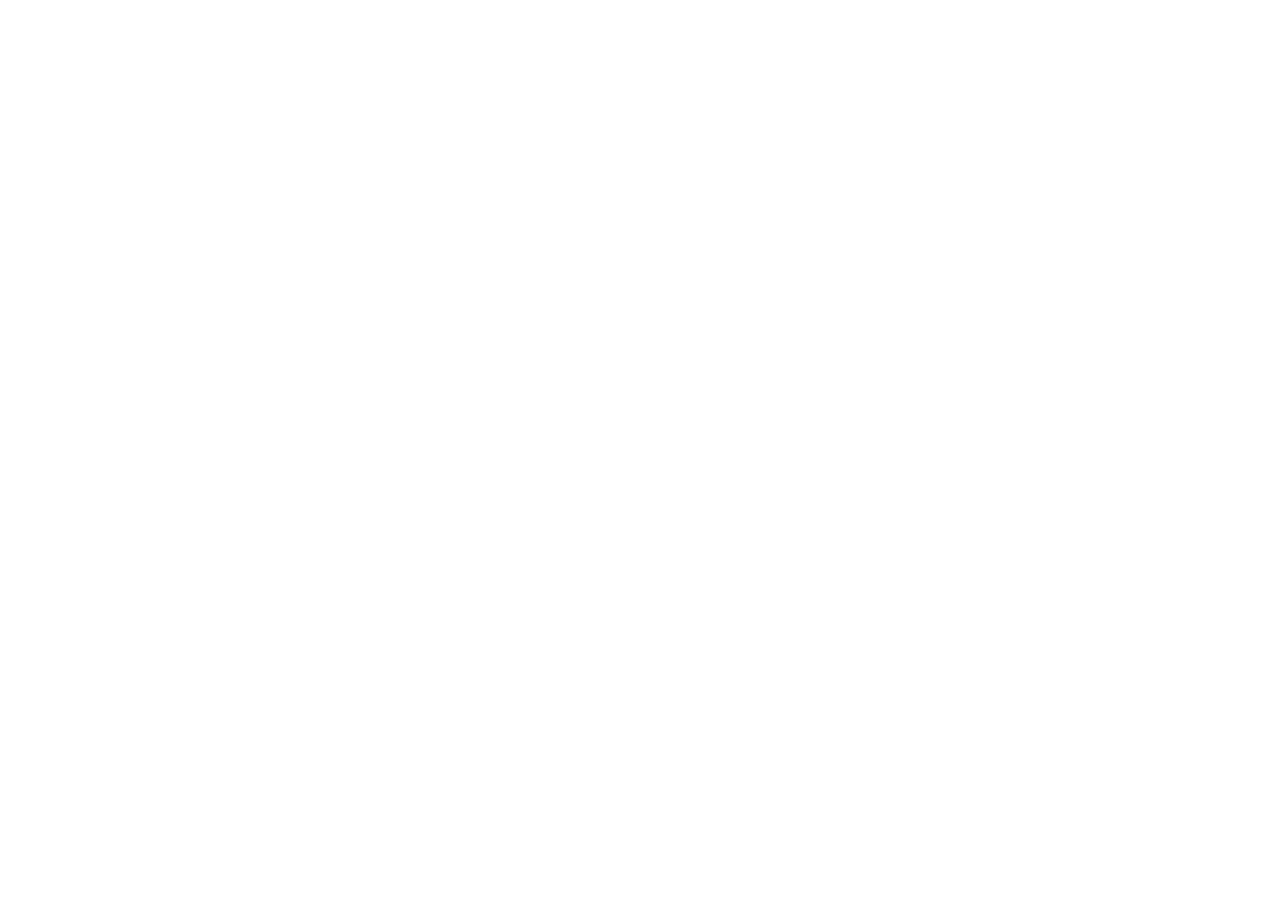
==== blog.html @ 2be7267e "Create blog.html" ====
<!doctype html>
<html lang="zh-CN"><head><meta charset="utf-8"><meta name="viewport" content="width=device-width,initial-scale=1">
<title>商审台项目复盘 · 王嘉铭</title>
<style>body{margin:0;min-height:100vh;display:grid;place-items:center;background:#f6f3ec;color:#172c2b;font-family:-apple-system,BlinkMacSystemFont,"PingFang SC",sans-serif}.card{width:min(680px,calc(100% - 40px));padding:48px;border-radius:28px;background:#fffdf8;box-shadow:0 18px 50px rgba(32,51,49,.1)}h1{font-family:"Songti SC",serif;font-size:42px;line-height:1.2;margin:0 0 16px}p{color:#536765;line-height:1.8}a{display:inline-block;margin-top:16px;padding:11px 16px;border-radius:12px;background:#173f3d;color:#fff;text-decoration:none;font-weight:700}</style>
</head><body><main class="card"><h1>从“提交资料”到“审核闭环”</h1><p>王嘉铭 · 商品上架与资料审核项目技术复盘</p><p>本页正在前往完整技术文章。</p><a href="https://github.com/WforovZ888/product-review-mvp/blob/main/docs/BLOG_DRAFT.md">阅读完整文章</a></main><script>location.replace('https://github.com/WforovZ888/product-review-mvp/blob/main/docs/BLOG_DRAFT.md')</script></body></html>
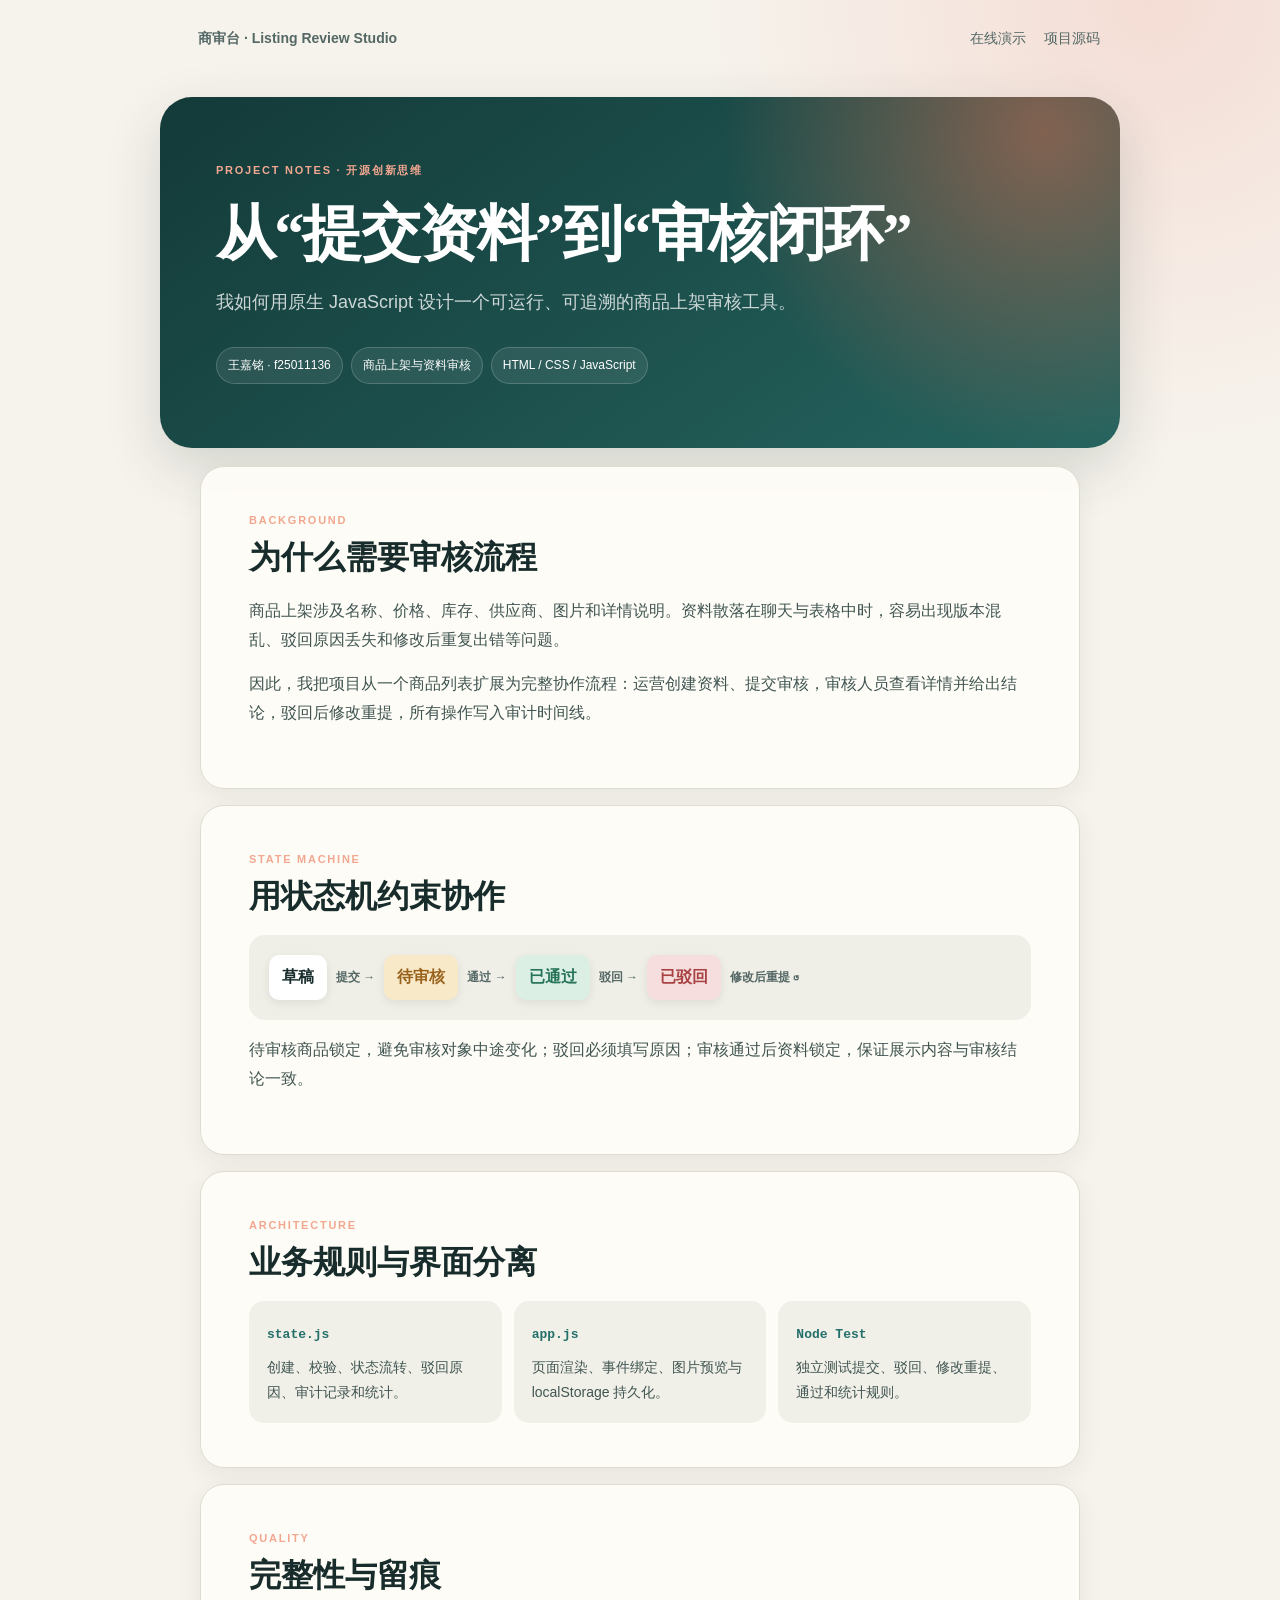
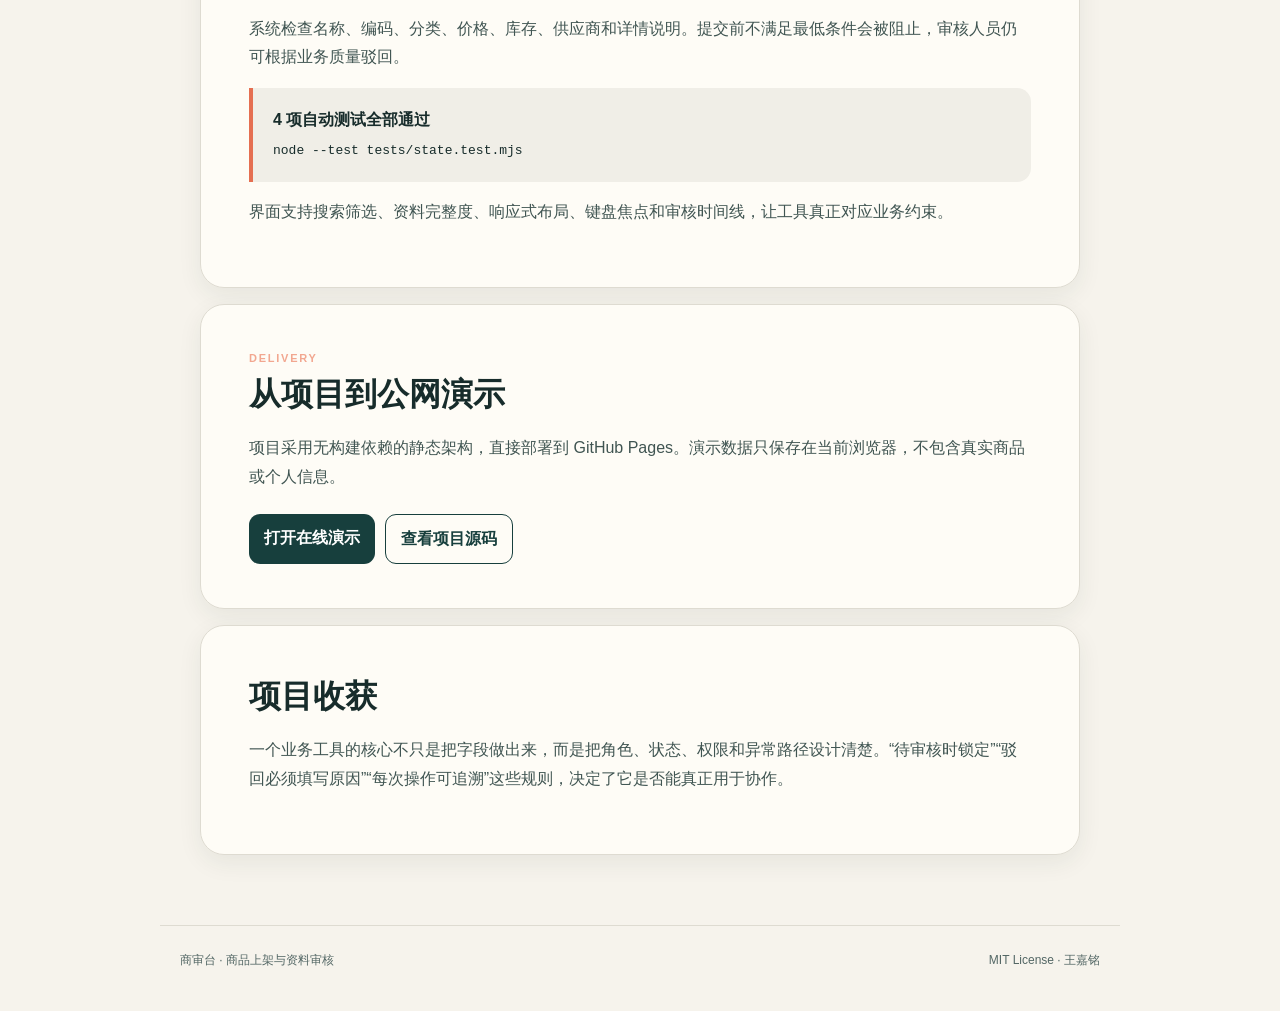
==== commit 9f7ae31f: "Update blog.html" ====
--- a/blog.html
+++ b/blog.html
@@ -1,5 +1,15 @@
 <!doctype html>
-<html lang="zh-CN"><head><meta charset="utf-8"><meta name="viewport" content="width=device-width,initial-scale=1">
-<title>商审台项目复盘 · 王嘉铭</title>
-<style>body{margin:0;min-height:100vh;display:grid;place-items:center;background:#f6f3ec;color:#172c2b;font-family:-apple-system,BlinkMacSystemFont,"PingFang SC",sans-serif}.card{width:min(680px,calc(100% - 40px));padding:48px;border-radius:28px;background:#fffdf8;box-shadow:0 18px 50px rgba(32,51,49,.1)}h1{font-family:"Songti SC",serif;font-size:42px;line-height:1.2;margin:0 0 16px}p{color:#536765;line-height:1.8}a{display:inline-block;margin-top:16px;padding:11px 16px;border-radius:12px;background:#173f3d;color:#fff;text-decoration:none;font-weight:700}</style>
-</head><body><main class="card"><h1>从“提交资料”到“审核闭环”</h1><p>王嘉铭 · 商品上架与资料审核项目技术复盘</p><p>本页正在前往完整技术文章。</p><a href="https://github.com/WforovZ888/product-review-mvp/blob/main/docs/BLOG_DRAFT.md">阅读完整文章</a></main><script>location.replace('https://github.com/WforovZ888/product-review-mvp/blob/main/docs/BLOG_DRAFT.md')</script></body></html>
+<html lang="zh-CN"><head><meta charset="utf-8"><meta name="viewport" content="width=device-width,initial-scale=1"><title>从提交资料到审核闭环 · 商审台项目复盘</title>
+<style>
+:root{--ink:#172c2b;--muted:#536765;--paper:#f6f3ec;--card:#fffdf8;--brand:#173f3d;--accent:#e56f51;--line:#dedbd1}*{box-sizing:border-box}body{margin:0;background:radial-gradient(circle at 90% 0,#f4ddd5,transparent 28rem),var(--paper);color:var(--ink);font-family:-apple-system,BlinkMacSystemFont,"PingFang SC","Microsoft YaHei",sans-serif;line-height:1.8}.nav{max-width:960px;margin:auto;padding:24px 20px;display:flex;justify-content:space-between;align-items:center}.brand{font-size:19px;font-weight:800;text-decoration:none;color:var(--ink)}.nav a{color:var(--muted);text-decoration:none;margin-left:18px;font-size:14px}.hero{max-width:960px;margin:20px auto 0;padding:64px 56px;border-radius:32px;color:white;background:radial-gradient(circle at 92% 10%,rgba(229,111,81,.5),transparent 20rem),linear-gradient(145deg,#133a38,#25645f);box-shadow:0 20px 55px rgba(24,52,50,.16)}.eyebrow{font-size:11px;font-weight:800;letter-spacing:.16em;color:#f2a790;text-transform:uppercase}.hero h1{font-family:"Songti SC",serif;font-size:clamp(36px,6vw,60px);line-height:1.13;margin:20px 0 14px;letter-spacing:-.03em}.hero p{max-width:700px;color:rgba(255,255,255,.78);font-size:18px}.meta{display:flex;flex-wrap:wrap;gap:8px;margin-top:28px}.meta span{padding:7px 11px;border:1px solid rgba(255,255,255,.18);border-radius:99px;background:rgba(255,255,255,.08);font-size:12px}.article{max-width:880px;margin:18px auto 70px}.section{margin-top:16px;padding:44px 48px;border:1px solid var(--line);border-radius:24px;background:rgba(255,253,248,.92);box-shadow:0 8px 24px rgba(32,51,49,.07)}h2{font-family:"Songti SC",serif;font-size:32px;line-height:1.3;margin:6px 0 18px}p{color:#405552;font-size:16px}.flow{display:flex;flex-wrap:wrap;gap:9px;align-items:center;padding:20px;border-radius:16px;background:#efeee7}.node{padding:8px 13px;border-radius:10px;background:#fff;font-weight:800;box-shadow:0 3px 10px rgba(23,44,43,.08)}.pending{color:#99631d;background:#f8e9c8}.approved{color:#27745a;background:#dcefe5}.rejected{color:#a94242;background:#f6dede}.arrow{color:var(--muted);font-size:12px;font-weight:700}.grid{display:grid;grid-template-columns:repeat(3,1fr);gap:12px}.cell{padding:18px;border-radius:15px;background:#f0efe8}.cell strong{color:#246f6a;font-family:monospace}.cell p{font-size:14px;margin:7px 0 0}.callout{padding:18px 20px;border-left:4px solid var(--accent);border-radius:0 14px 14px 0;background:#f0eee7}.actions{display:flex;flex-wrap:wrap;gap:10px;margin-top:22px}.actions a{padding:10px 15px;border-radius:11px;text-decoration:none;font-weight:700;background:var(--brand);color:#fff}.actions .alt{background:transparent;color:var(--brand);border:1px solid var(--brand)}footer{max-width:960px;margin:auto;padding:24px 20px 40px;border-top:1px solid var(--line);display:flex;justify-content:space-between;color:var(--muted);font-size:12px}@media(max-width:700px){.hero,.section{padding:28px 22px;border-radius:20px}.grid{grid-template-columns:1fr}.nav{align-items:flex-start}.nav nav{display:grid;gap:5px;text-align:right}.meta{display:grid}}
+</style></head><body>
+<header class="nav"><a class="brand" href="./index.html">商审台 · Listing Review Studio</a><nav><a href="./index.html">在线演示</a><a href="https://github.com/WforovZ888/product-review-mvp">项目源码</a></nav></header>
+<main><section class="hero"><div class="eyebrow">PROJECT NOTES · 开源创新思维</div><h1>从“提交资料”到“审核闭环”</h1><p>我如何用原生 JavaScript 设计一个可运行、可追溯的商品上架审核工具。</p><div class="meta"><span>王嘉铭 · f25011136</span><span>商品上架与资料审核</span><span>HTML / CSS / JavaScript</span></div></section>
+<article class="article">
+<section class="section"><div class="eyebrow">BACKGROUND</div><h2>为什么需要审核流程</h2><p>商品上架涉及名称、价格、库存、供应商、图片和详情说明。资料散落在聊天与表格中时，容易出现版本混乱、驳回原因丢失和修改后重复出错等问题。</p><p>因此，我把项目从一个商品列表扩展为完整协作流程：运营创建资料、提交审核，审核人员查看详情并给出结论，驳回后修改重提，所有操作写入审计时间线。</p></section>
+<section class="section"><div class="eyebrow">STATE MACHINE</div><h2>用状态机约束协作</h2><div class="flow"><span class="node">草稿</span><span class="arrow">提交 →</span><span class="node pending">待审核</span><span class="arrow">通过 →</span><span class="node approved">已通过</span><span class="arrow">驳回 →</span><span class="node rejected">已驳回</span><span class="arrow">修改后重提 ↺</span></div><p>待审核商品锁定，避免审核对象中途变化；驳回必须填写原因；审核通过后资料锁定，保证展示内容与审核结论一致。</p></section>
+<section class="section"><div class="eyebrow">ARCHITECTURE</div><h2>业务规则与界面分离</h2><div class="grid"><div class="cell"><strong>state.js</strong><p>创建、校验、状态流转、驳回原因、审计记录和统计。</p></div><div class="cell"><strong>app.js</strong><p>页面渲染、事件绑定、图片预览与 localStorage 持久化。</p></div><div class="cell"><strong>Node Test</strong><p>独立测试提交、驳回、修改重提、通过和统计规则。</p></div></div></section>
+<section class="section"><div class="eyebrow">QUALITY</div><h2>完整性与留痕</h2><p>系统检查名称、编码、分类、价格、库存、供应商和详情说明。提交前不满足最低条件会被阻止，审核人员仍可根据业务质量驳回。</p><div class="callout"><strong>4 项自动测试全部通过</strong><br><code>node --test tests/state.test.mjs</code></div><p>界面支持搜索筛选、资料完整度、响应式布局、键盘焦点和审核时间线，让工具真正对应业务约束。</p></section>
+<section class="section"><div class="eyebrow">DELIVERY</div><h2>从项目到公网演示</h2><p>项目采用无构建依赖的静态架构，直接部署到 GitHub Pages。演示数据只保存在当前浏览器，不包含真实商品或个人信息。</p><div class="actions"><a href="./index.html">打开在线演示</a><a class="alt" href="https://github.com/WforovZ888/product-review-mvp">查看项目源码</a></div></section>
+<section class="section"><h2>项目收获</h2><p>一个业务工具的核心不只是把字段做出来，而是把角色、状态、权限和异常路径设计清楚。“待审核时锁定”“驳回必须填写原因”“每次操作可追溯”这些规则，决定了它是否能真正用于协作。</p></section>
+</article></main><footer><span>商审台 · 商品上架与资料审核</span><span>MIT License · 王嘉铭</span></footer></body></html>
